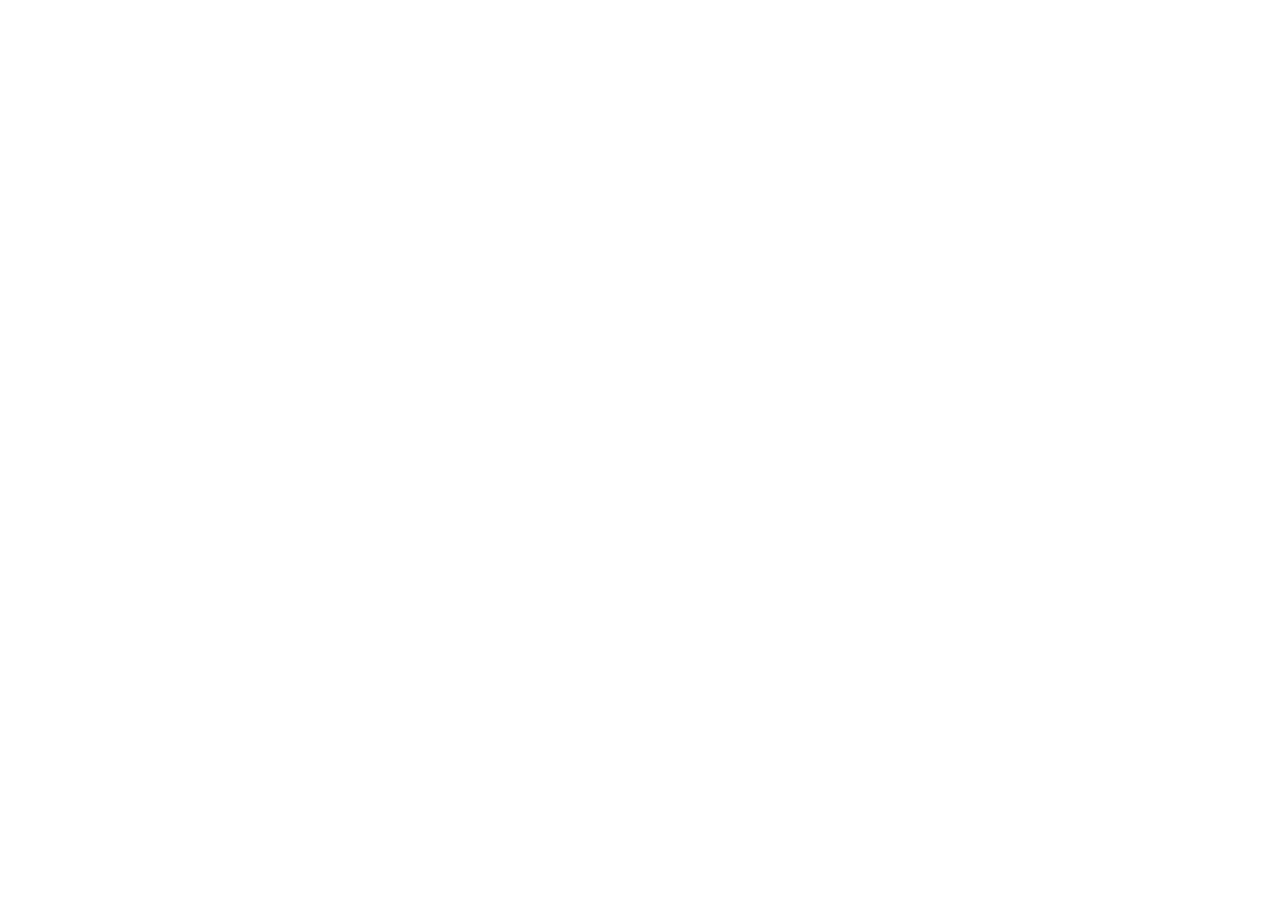
==== admin.html @ 58a406b7 "Create admin.html" ====
<!DOCTYPE html>
<html lang="pt-BR">

<head>
  <meta charset="UTF-8">

  <meta
    name="viewport"
    content="width=device-width, initial-scale=1.0"
  >

  <meta
    name="theme-color"
    content="#ff5a1f"
  >

  <title>Admin — Shopee Radar</title>

  <style>
    * {
      box-sizing: border-box;
      margin: 0;
      padding: 0;
    }

    :root {
      --bg: #090b10;
      --surface: #11151f;
      --surface2: #151a24;
      --border: #252b38;

      --text: #f5f7fb;
      --muted: #9299a8;

      --orange: #ff5a1f;
      --green: #32d583;
      --red: #ff4d4d;
      --yellow: #fdb022;
    }

    body {
      min-height: 100vh;

      background:
        radial-gradient(
          circle at top right,
          rgba(255, 90, 31, 0.10),
          transparent 30%
        ),
        var(--bg);

      color: var(--text);

      font-family:
        Inter,
        -apple-system,
        BlinkMacSystemFont,
        "Segoe UI",
        Roboto,
        Arial,
        sans-serif;
    }

    body.auth-checking {
      visibility: hidden;
    }

    button,
    input,
    select {
      font: inherit;
    }

    button {
      cursor: pointer;
    }

    .topbar {
      position: sticky;
      top: 0;
      z-index: 50;

      display: flex;
      align-items: center;
      justify-content: space-between;

      gap: 15px;

      padding: 15px 18px;

      border-bottom:
        1px solid rgba(255,255,255,.07);

      background:
        rgba(9,11,16,.92);

      backdrop-filter:
        blur(14px);
    }

    .brand {
      display: flex;
      align-items: center;
      gap: 10px;
    }

    .brand-icon {
      width: 40px;
      height: 40px;

      display: flex;
      align-items: center;
      justify-content: center;

      border-radius: 12px;

      background:
        linear-gradient(
          135deg,
          #ff4d1c,
          #ff7a00
        );

      font-size: 20px;
    }

    .brand h1 {
      font-size: 18px;
      font-weight: 900;
    }

    .brand p {
      margin-top: 2px;
      color: var(--muted);
      font-size: 10px;
      font-weight: 700;
    }

    .logout {
      padding: 9px 12px;

      border:
        1px solid var(--border);

      border-radius: 10px;

      background: var(--surface);
      color: white;

      font-size: 11px;
      font-weight: 800;
    }

    .container {
      width: 100%;
      max-width: 1100px;

      margin: 0 auto;
      padding: 22px 16px 50px;
    }

    .hero {
      margin-bottom: 22px;
    }

    .eyebrow {
      display: inline-block;

      margin-bottom: 8px;

      color: var(--orange);

      font-size: 10px;
      font-weight: 900;
      letter-spacing: .08em;
    }

    .hero h2 {
      max-width: 650px;

      font-size:
        clamp(
          28px,
          7vw,
          44px
        );

      line-height: 1.05;
      font-weight: 950;
    }

    .hero h2 span {
      color: var(--orange);
    }

    .hero p {
      max-width: 600px;

      margin-top: 10px;

      color: var(--muted);

      font-size: 13px;
      line-height: 1.55;
    }

    .stats {
      display: grid;

      grid-template-columns:
        repeat(
          4,
          minmax(0,1fr)
        );

      gap: 10px;

      margin-bottom: 20px;
    }

    .stat {
      padding: 15px;

      border:
        1px solid var(--border);

      border-radius: 15px;

      background:
        linear-gradient(
          145deg,
          #151922,
          #0f1218
        );
    }

    .stat small {
      display: block;
      color: var(--muted);
      font-size: 9px;
      font-weight: 900;
    }

    .stat strong {
      display: block;
      margin-top: 7px;
      font-size: 23px;
    }

    .panel {
      margin-bottom: 18px;
      padding: 17px;

      border:
        1px solid var(--border);

      border-radius: 18px;

      background:
        linear-gradient(
          145deg,
          #151922,
          #0f1218
        );
    }

    .panel-title {
      margin-bottom: 15px;
    }

    .panel-title h3 {
      font-size: 16px;
      font-weight: 900;
    }

    .panel-title p {
      margin-top: 4px;
      color: var(--muted);
      font-size: 10px;
    }

    .form-grid {
      display: grid;

      grid-template-columns:
        repeat(
          3,
          minmax(0,1fr)
        );

      gap: 10px;
    }

    .field {
      min-width: 0;
    }

    .field label {
      display: block;

      margin-bottom: 6px;

      color: #b8bec9;

      font-size: 9px;
      font-weight: 900;
    }

    .field input,
    .field select {
      width: 100%;
      height: 44px;

      padding: 0 11px;

      outline: none;

      border:
        1px solid var(--border);

      border-radius: 11px;

      background: #0b0e14;
      color: white;

      font-size: 12px;
    }

    .field input:focus,
    .field select:focus {
      border-color:
        rgba(255,90,31,.75);
    }

    .create-button {
      width: 100%;

      margin-top: 12px;
      padding: 13px;

      border: 0;
      border-radius: 11px;

      background:
        linear-gradient(
          135deg,
          #ff4d1c,
          #ff7a00
        );

      color: white;

      font-size: 12px;
      font-weight: 900;
    }

    .create-button:disabled {
      opacity: .55;
      cursor: wait;
    }

    .message {
      display: none;

      margin-top: 12px;
      padding: 11px;

      border-radius: 10px;

      font-size: 11px;
      line-height: 1.45;
    }

    .message.success {
      display: block;

      color: #a9f5cc;

      background:
        rgba(50,213,131,.08);

      border:
        1px solid
        rgba(50,213,131,.18);
    }

    .message.error {
      display: block;

      color: #ffb4b4;

      background:
        rgba(255,77,77,.08);

      border:
        1px solid
        rgba(255,77,77,.18);
    }

    .toolbar {
      display: flex;
      align-items: center;
      justify-content: space-between;

      gap: 10px;

      margin-bottom: 13px;
    }

    .search {
      flex: 1;

      height: 42px;

      padding: 0 12px;

      border:
        1px solid var(--border);

      border-radius: 11px;

      outline: none;

      background: #0b0e14;
      color: white;

      font-size: 12px;
    }

    .refresh {
      height: 42px;

      padding: 0 13px;

      border:
        1px solid var(--border);

      border-radius: 11px;

      background: var(--surface2);
      color: white;

      font-size: 11px;
      font-weight: 900;
    }

    .users {
      display: grid;
      gap: 10px;
    }

    .user-card {
      padding: 14px;

      border:
        1px solid var(--border);

      border-radius: 14px;

      background: #0c0f15;
    }

    .user-top {
      display: flex;
      justify-content: space-between;
      align-items: flex-start;

      gap: 10px;
    }

    .user-name {
      font-size: 14px;
      font-weight: 900;
      overflow-wrap: anywhere;
    }

    .user-email {
      margin-top: 4px;
      color: var(--muted);
      font-size: 10px;
      overflow-wrap: anywhere;
    }

    .status {
      flex-shrink: 0;

      padding: 6px 8px;

      border-radius: 20px;

      font-size: 8px;
      font-weight: 950;
    }

    .status.active {
      color: #8ff0bd;

      background:
        rgba(50,213,131,.10);
    }

    .status.expired {
      color: #ffd28a;

      background:
        rgba(253,176,34,.10);
    }

    .status.blocked {
      color: #ffaaaa;

      background:
        rgba(255,77,77,.10);
    }

    .user-info {
      display: grid;

      grid-template-columns:
        repeat(
          3,
          minmax(0,1fr)
        );

      gap: 7px;

      margin-top: 12px;
    }

    .info {
      padding: 9px;

      border-radius: 9px;

      background: #11151f;
    }

    .info small {
      display: block;

      color: var(--muted);

      font-size: 7px;
      font-weight: 900;
    }

    .info strong {
      display: block;

      margin-top: 4px;

      font-size: 10px;

      overflow-wrap: anywhere;
    }

    .actions {
      display: flex;
      flex-wrap: wrap;

      gap: 6px;

      margin-top: 12px;
    }

    .action {
      padding: 8px 9px;

      border:
        1px solid var(--border);

      border-radius: 9px;

      background: #151a24;
      color: white;

      font-size: 9px;
      font-weight: 900;
    }

    .action.green {
      color: #8ff0bd;
    }

    .action.yellow {
      color: #ffd28a;
    }

    .action.red {
      color: #ffaaaa;
    }

    .action.orange {
      color: #ff9a6f;
    }

    .action.danger {
      background:
        rgba(255,77,77,.08);

      border-color:
        rgba(255,77,77,.22);

      color: #ffaaaa;
    }

    .loading,
    .empty {
      padding: 35px 10px;

      text-align: center;

      color: var(--muted);

      font-size: 12px;
    }

    @media (
      max-width: 800px
    ) {
      .stats {
        grid-template-columns:
          repeat(
            2,
            minmax(0,1fr)
          );
      }

      .form-grid {
        grid-template-columns:
          repeat(
            2,
            minmax(0,1fr)
          );
      }

      .user-info {
        grid-template-columns:
          repeat(
            2,
            minmax(0,1fr)
          );
      }
    }

    @media (
      max-width: 480px
    ) {
      .container {
        padding-left: 12px;
        padding-right: 12px;
      }

      .panel {
        padding: 13px;
      }

      .form-grid {
        grid-template-columns: 1fr;
      }

      .toolbar {
        align-items: stretch;
        flex-direction: column;
      }

      .refresh {
        width: 100%;
      }

      .user-info {
        grid-template-columns:
          repeat(
            2,
            minmax(0,1fr)
          );
      }
    }
  </style>
</head>

<body class="auth-checking">

  <header class="topbar">

    <div class="brand">

      <div class="brand-icon">
        ◉
      </div>

      <div>

        <h1>
          Shopee Radar
        </h1>

        <p>
          PAINEL ADMINISTRATIVO
        </p>

      </div>

    </div>


    <button
      id="logoutButton"
      class="logout"
      type="button"
    >
      Sair
    </button>

  </header>


  <main class="container">

    <section class="hero">

      <span class="eyebrow">
        CONTROLE DE ACESSOS
      </span>

      <h2>
        Gerencie seus
        <span>clientes.</span>
      </h2>

      <p>
        Crie acessos, controle vencimentos,
        valores pagos, planos e aparelhos
        autorizados no Shopee Radar.
      </p>

    </section>


    <section class="stats">

      <div class="stat">

        <small>
          USUÁRIOS
        </small>

        <strong id="statTotal">
          0
        </strong>

      </div>


      <div class="stat">

        <small>
          ATIVOS
        </small>

        <strong id="statActive">
          0
        </strong>

      </div>


      <div class="stat">

        <small>
          VENCIDOS
        </small>

        <strong id="statExpired">
          0
        </strong>

      </div>


      <div class="stat">

        <small>
          BLOQUEADOS
        </small>

        <strong id="statBlocked">
          0
        </strong>

      </div>

    </section>


    <section class="panel">

      <div class="panel-title">

        <h3>
          ➕ Criar novo acesso
        </h3>

        <p>
          Defina cliente, senha, plano,
          valor e tempo de acesso.
        </p>

      </div>


      <form id="createForm">

        <div class="form-grid">

          <div class="field">

            <label for="name">
              NOME
            </label>

            <input
              id="name"
              type="text"
              placeholder="Nome do cliente"
              required
            >

          </div>


          <div class="field">

            <label for="email">
              E-MAIL
            </label>

            <input
              id="email"
              type="email"
              placeholder="cliente@email.com"
              required
            >

          </div>


          <div class="field">

            <label for="password">
              SENHA
            </label>

            <input
              id="password"
              type="text"
              minlength="8"
              placeholder="Mínimo 8 caracteres"
              required
            >

          </div>


          <div class="field">

            <label for="accessLabel">
              PLANO
            </label>

            <input
              id="accessLabel"
              type="text"
              value="Mensal"
              placeholder="Ex: Mensal"
            >

          </div>


          <div class="field">

            <label for="amountPaid">
              VALOR PAGO
            </label>

            <input
              id="amountPaid"
              type="number"
              min="0"
              step="0.01"
              value="0"
              placeholder="0,00"
            >

          </div>


          <div class="field">

            <label for="days">
              TEMPO DE ACESSO
            </label>

            <select id="days">

              <option value="1">
                1 dia
              </option>

              <option value="3">
                3 dias
              </option>

              <option value="7">
                7 dias
              </option>

              <option value="15">
                15 dias
              </option>

              <option
                value="30"
                selected
              >
                30 dias
              </option>

              <option value="60">
                60 dias
              </option>

              <option value="90">
                90 dias
              </option>

              <option value="365">
                1 ano
              </option>

            </select>

          </div>

        </div>


        <button
          id="createButton"
          class="create-button"
          type="submit"
        >
          Criar acesso
        </button>


        <div
          id="createMessage"
          class="message"
        ></div>

      </form>

    </section>


    <section class="panel">

      <div class="panel-title">

        <h3>
          👥 Usuários
        </h3>

        <p>
          Controle todos os acessos cadastrados.
        </p>

      </div>


      <div class="toolbar">

        <input
          id="searchUser"
          class="search"
          type="search"
          placeholder="Pesquisar cliente..."
        >


        <button
          id="refreshButton"
          class="refresh"
          type="button"
        >
          ↻ Atualizar
        </button>

      </div>


      <div
        id="users"
        class="users"
      >

        <div class="loading">
          Carregando usuários...
        </div>

      </div>

    </section>

  </main>


  <script>
    const SUPABASE_URL =
      "https://vepoqxpnvlzzhmajcqzo.supabase.co";

    const SUPABASE_KEY =
      "sb_publishable_K7pfWLa17aOQq3hrkN5PnQ_0AKYuZa_";

    const ADMIN_API =
      `${SUPABASE_URL}/functions/v1/shopee-radar-admin`;

    const LOGIN_ADMIN_URL =
      "https://renanzim1.github.io/Shopee-radar/login.html?next=admin";


    const createForm =
      document.getElementById(
        "createForm"
      );

    const createButton =
      document.getElementById(
        "createButton"
      );

    const createMessage =
      document.getElementById(
        "createMessage"
      );

    const usersContainer =
      document.getElementById(
        "users"
      );

    const searchUser =
      document.getElementById(
        "searchUser"
      );

    const refreshButton =
      document.getElementById(
        "refreshButton"
      );

    const logoutButton =
      document.getElementById(
        "logoutButton"
      );

    let usuarios = [];


    function escapar(valor) {

      return String(
        valor ?? ""
      )
        .replaceAll(
          "&",
          "&amp;"
        )
        .replaceAll(
          "<",
          "&lt;"
        )
        .replaceAll(
          ">",
          "&gt;"
        )
        .replaceAll(
          '"',
          "&quot;"
        )
        .replaceAll(
          "'",
          "&#039;"
        );
    }


    function dinheiro(valor) {

      return Number(
        valor || 0
      ).toLocaleString(
        "pt-BR",
        {
          style: "currency",
          currency: "BRL"
        }
      );
    }


    function obterToken() {

      return (
        localStorage.getItem(
          "shopeeRadarAccessToken"
        ) || ""
      );
    }


    function limparSessao() {

      localStorage.removeItem(
        "shopeeRadarAccessToken"
      );

      localStorage.removeItem(
        "shopeeRadarRefreshToken"
      );

      localStorage.removeItem(
        "shopeeRadarUser"
      );

      localStorage.removeItem(
        "shopeeRadarAccess"
      );
    }


    function irLoginAdmin() {

      window.location.replace(
        LOGIN_ADMIN_URL
      );
    }


    async function chamarAdmin(
      action,
      dados = {}
    ) {

      const token =
        obterToken();


      if (!token) {

        irLoginAdmin();

        throw new Error(
          "Sessão não encontrada."
        );
      }


      const resposta =
        await fetch(
          ADMIN_API,
          {
            method: "POST",

            headers: {
              "Content-Type":
                "application/json",

              "apikey":
                SUPABASE_KEY,

              "Authorization":
                `Bearer ${token}`
            },

            body:
              JSON.stringify({
                action,
                ...dados
              })
          }
        );


      let resultado = {};


      try {

        resultado =
          await resposta.json();

      } catch {

        throw new Error(
          "Resposta inválida do servidor."
        );
      }


      if (
        resposta.status === 401
      ) {

        limparSessao();

        irLoginAdmin();

        throw new Error(
          "Sua sessão expirou."
        );
      }


      if (
        resposta.status === 403
      ) {

        throw new Error(
          resultado.erro ||
          "Você não possui permissão de administrador."
        );
      }


      if (
        !resposta.ok ||
        resultado.ok === false
      ) {

        throw new Error(
          resultado.erro ||
          "Não foi possível concluir a operação."
        );
      }


      return resultado;
    }


    function formatarData(valor) {

      if (!valor) {
        return "Sem vencimento";
      }


      const data =
        new Date(valor);


      if (
        Number.isNaN(
          data.getTime()
        )
      ) {
        return "—";
      }


      return data.toLocaleString(
        "pt-BR",
        {
          day: "2-digit",
          month: "2-digit",
          year: "numeric",
          hour: "2-digit",
          minute: "2-digit"
        }
      );
    }


    function tempoRestante(valor) {

      if (!valor) {
        return "∞";
      }


      const diferenca =
        new Date(valor).getTime() -
        Date.now();


      if (
        diferenca <= 0
      ) {

        return "Vencido";
      }


      const totalMinutos =
        Math.floor(
          diferenca /
          60000
        );


      const dias =
        Math.floor(
          totalMinutos /
          1440
        );


      const horas =
        Math.floor(
          (
            totalMinutos %
            1440
          ) /
          60
        );


      const minutos =
        totalMinutos %
        60;


      if (
        dias > 0
      ) {

        return `${dias}d ${horas}h`;
      }


      if (
        horas > 0
      ) {

        return `${horas}h ${minutos}min`;
      }


      return `${minutos}min`;
    }


    function statusUsuario(
      usuario
    ) {

      if (
        usuario.status ===
        "expired"
      ) {

        return {
          classe: "expired",
          texto: "VENCIDO"
        };
      }


      if (
        usuario.expires_at &&
        new Date(
          usuario.expires_at
        ).getTime() <=
        Date.now()
      ) {

        return {
          classe: "expired",
          texto: "VENCIDO"
        };
      }


      if (
        usuario.status ===
        "blocked"
      ) {

        return {
          classe: "blocked",
          texto: "BLOQUEADO"
        };
      }


      if (
        usuario.status ===
        "pending"
      ) {

        return {
          classe: "blocked",
          texto: "PENDENTE"
        };
      }


      return {
        classe: "active",
        texto: "ATIVO"
      };
    }


    function atualizarStats() {

      let ativos = 0;
      let vencidos = 0;
      let bloqueados = 0;


      usuarios.forEach(
        usuario => {

          const status =
            statusUsuario(
              usuario
            );


          if (
            status.classe ===
            "active"
          ) {
            ativos++;
          }


          if (
            status.classe ===
            "expired"
          ) {
            vencidos++;
          }


          if (
            status.classe ===
            "blocked"
          ) {
            bloqueados++;
          }

        }
      );


      document
        .getElementById(
          "statTotal"
        )
        .textContent =
        usuarios.length;


      document
        .getElementById(
          "statActive"
        )
        .textContent =
        ativos;


      document
        .getElementById(
          "statExpired"
        )
        .textContent =
        vencidos;


      document
        .getElementById(
          "statBlocked"
        )
        .textContent =
        bloqueados;
    }


    function renderizarUsuarios() {

      const termo =
        searchUser.value
          .trim()
          .toLowerCase();


      const lista =
        usuarios.filter(
          usuario => {

            const nome =
              String(
                usuario.full_name ||
                ""
              ).toLowerCase();


            const email =
              String(
                usuario.email ||
                ""
              ).toLowerCase();


            return (
              !termo ||
              nome.includes(
                termo
              ) ||
              email.includes(
                termo
              )
            );
          }
        );


      if (
        !lista.length
      ) {

        usersContainer.innerHTML = `
          <div class="empty">
            Nenhum usuário encontrado.
          </div>
        `;

        return;
      }


      usersContainer.innerHTML =
        lista
          .map(
            usuario => {

              const status =
                statusUsuario(
                  usuario
                );


              const dispositivo =
                usuario.device_linked
                  ? "Vinculado"
                  : "Livre";


              const plano =
                usuario.access_label ||
                usuario.plan ||
                "Pro";


              return `
                <article
                  class="user-card"
                >

                  <div
                    class="user-top"
                  >

                    <div>

                      <div
                        class="user-name"
                      >
                        ${escapar(
                          usuario.full_name ||
                          "Sem nome"
                        )}
                      </div>


                      <div
                        class="user-email"
                      >
                        ${escapar(
                          usuario.email ||
                          ""
                        )}
                      </div>

                    </div>


                    <span
                      class="
                        status
                        ${status.classe}
                      "
                    >
                      ${status.texto}
                    </span>

                  </div>


                  <div
                    class="user-info"
                  >

                    <div class="info">

                      <small>
                        PLANO
                      </small>

                      <strong>
                        ${escapar(
                          plano
                        )}
                      </strong>

                    </div>


                    <div class="info">

                      <small>
                        VALOR PAGO
                      </small>

                      <strong>
                        ${dinheiro(
                          usuario.amount_paid
                        )}
                      </strong>

                    </div>


                    <div class="info">

                      <small>
                        VENCE EM
                      </small>

                      <strong>
                        ${escapar(
                          formatarData(
                            usuario.expires_at
                          )
                        )}
                      </strong>

                    </div>


                    <div class="info">

                      <small>
                        TEMPO RESTANTE
                      </small>

                      <strong>
                        ${escapar(
                          tempoRestante(
                            usuario.expires_at
                          )
                        )}
                      </strong>

                    </div>


                    <div class="info">

                      <small>
                        APARELHO
                      </small>

                      <strong>
                        ${dispositivo}
                      </strong>

                    </div>


                    <div class="info">

                      <small>
                        ÚLTIMO LOGIN
                      </small>

                      <strong>
                        ${escapar(
                          usuario.last_login_at
                            ? formatarData(
                                usuario.last_login_at
                              )
                            : "Nunca"
                        )}
                      </strong>

                    </div>

                  </div>


                  ${
                    usuario.role ===
                    "admin"
                      ? `
                        <div
                          style="
                            margin-top:11px;
                            color:#ff9a6f;
                            font-size:9px;
                            font-weight:900;
                          "
                        >
                          👑 CONTA ADMINISTRADORA
                        </div>
                      `
                      : `
                        <div
                          class="actions"
                        >

                          <button
                            class="action green"
                            onclick="
                              renovarUsuario(
                                '${usuario.id}',
                                7
                              )
                            "
                          >
                            +7 dias
                          </button>


                          <button
                            class="action green"
                            onclick="
                              renovarUsuario(
                                '${usuario.id}',
                                15
                              )
                            "
                          >
                            +15 dias
                          </button>


                          <button
                            class="action green"
                            onclick="
                              renovarUsuario(
                                '${usuario.id}',
                                30
                              )
                            "
                          >
                            +30 dias
                          </button>


                          <button
                            class="action orange"
                            onclick="
                              editarFinanceiro(
                                '${usuario.id}',
                                '${escapar(
                                  plano
                                )}',
                                '${Number(
                                  usuario.amount_paid ||
                                  0
                                )}'
                              )
                            "
                          >
                            💳 Plano / valor
                          </button>


                          <button
                            class="action orange"
                            onclick="
                              liberarDispositivo(
                                '${usuario.id}'
                              )
                            "
                          >
                            📱 Liberar aparelho
                          </button>


                          ${
                            usuario.status ===
                            "active"
                              ? `
                                <button
                                  class="action yellow"
                                  onclick="
                                    bloquearUsuario(
                                      '${usuario.id}'
                                    )
                                  "
                                >
                                  Bloquear
                                </button>
                              `
                              : `
                                <button
                                  class="action green"
                                  onclick="
                                    ativarUsuario(
                                      '${usuario.id}'
                                    )
                                  "
                                >
                                  Ativar
                                </button>
                              `
                          }


                          <button
                            class="action"
                            onclick="
                              trocarSenha(
                                '${usuario.id}'
                              )
                            "
                          >
                            🔑 Trocar senha
                          </button>


                          <button
                            class="action danger"
                            onclick="
                              encerrarAgora(
                                '${usuario.id}'
                              )
                            "
                          >
                            ⛔ Encerrar acesso
                          </button>


                          <button
                            class="action red"
                            onclick="
                              excluirUsuario(
                                '${usuario.id}'
                              )
                            "
                          >
                            Excluir
                          </button>

                        </div>
                      `
                  }

                </article>
              `;
            }
          )
          .join("");
    }


    async function carregarUsuarios() {

      usersContainer.innerHTML = `
        <div class="loading">
          Carregando usuários...
        </div>
      `;


      try {

        const resultado =
          await chamarAdmin(
            "list"
          );


        usuarios =
          Array.isArray(
            resultado.users
          )
            ? resultado.users
            : [];


        atualizarStats();

        renderizarUsuarios();


      } catch (erro) {

        usersContainer.innerHTML = `
          <div class="empty">
            ⚠️
            ${escapar(
              erro.message
            )}
          </div>
        `;

      }
    }


    createForm.addEventListener(
      "submit",
      async event => {

        event.preventDefault();


        createMessage.className =
          "message";


        createButton.disabled =
          true;


        createButton.textContent =
          "Criando acesso...";


        try {

          const full_name =
            document
              .getElementById(
                "name"
              )
              .value
              .trim();


          const email =
            document
              .getElementById(
                "email"
              )
              .value
              .trim()
              .toLowerCase();


          const password =
            document
              .getElementById(
                "password"
              )
              .value;


          const access_label =
            document
              .getElementById(
                "accessLabel"
              )
              .value
              .trim();


          const amount_paid =
            Number(
              document
                .getElementById(
                  "amountPaid"
                )
                .value || 0
            );


          const days =
            Number(
              document
                .getElementById(
                  "days"
                )
                .value
            );


          if (
            password.length <
            8
          ) {

            throw new Error(
              "A senha precisa ter pelo menos 8 caracteres."
            );
          }


          await chamarAdmin(
            "create",
            {
              full_name,
              email,
              password,
              days,
              access_label,
              amount_paid
            }
          );


          createMessage.textContent =
            `Acesso criado por ${days} dia${days === 1 ? "" : "s"}.`;


          createMessage.className =
            "message success";


          createForm.reset();


          document
            .getElementById(
              "days"
            )
            .value =
            "30";


          document
            .getElementById(
              "accessLabel"
            )
            .value =
            "Mensal";


          document
            .getElementById(
              "amountPaid"
            )
            .value =
            "0";


          await carregarUsuarios();


        } catch (erro) {

          createMessage.textContent =
            erro.message;


          createMessage.className =
            "message error";


        } finally {

          createButton.disabled =
            false;


          createButton.textContent =
            "Criar acesso";

        }

      }
    );


    async function renovarUsuario(
      id,
      days
    ) {

      try {

        await chamarAdmin(
          "renew",
          {
            user_id: id,
            days
          }
        );


        await carregarUsuarios();


      } catch (erro) {

        alert(
          erro.message
        );

      }
    }


    async function editarFinanceiro(
      id,
      planoAtual,
      valorAtual
    ) {

      const plano =
        prompt(
          "Nome do plano:",
          planoAtual
        );


      if (
        plano === null
      ) {
        return;
      }


      const valor =
        prompt(
          "Valor pago em reais:",
          valorAtual
        );


      if (
        valor === null
      ) {
        return;
      }


      const amount_paid =
        Number(
          String(valor)
            .replace(",", ".")
        );


      if (
        !Number.isFinite(
          amount_paid
        ) ||
        amount_paid < 0
      ) {

        alert(
          "Digite um valor válido."
        );

        return;
      }


      try {

        await chamarAdmin(
          "update_billing",
          {
            user_id: id,
            access_label:
              plano.trim() ||
              "Pro",
            amount_paid
          }
        );


        await carregarUsuarios();


      } catch (erro) {

        alert(
          erro.message
        );

      }
    }


    async function bloquearUsuario(
      id
    ) {

      const confirmar =
        confirm(
          "Bloquear o acesso deste usuário?"
        );


      if (
        !confirmar
      ) {
        return;
      }


      try {

        await chamarAdmin(
          "block",
          {
            user_id: id
          }
        );


        await carregarUsuarios();


      } catch (erro) {

        alert(
          erro.message
        );

      }
    }


    async function ativarUsuario(
      id
    ) {

      try {

        await chamarAdmin(
          "activate",
          {
            user_id: id
          }
        );


        await carregarUsuarios();


      } catch (erro) {

        alert(
          erro.message
        );

      }
    }


    async function encerrarAgora(
      id
    ) {

      const confirmar =
        confirm(
          "Encerrar o acesso deste usuário agora? Ele perderá o acesso imediatamente."
        );


      if (
        !confirmar
      ) {
        return;
      }


      try {

        await chamarAdmin(
          "expire_now",
          {
            user_id: id
          }
        );


        await carregarUsuarios();


        alert(
          "Acesso encerrado."
        );


      } catch (erro) {

        alert(
          erro.message
        );

      }
    }


    async function liberarDispositivo(
      id
    ) {

      const confirmar =
        confirm(
          "Liberar esta conta para um novo aparelho?"
        );


      if (
        !confirmar
      ) {
        return;
      }


      try {

        await chamarAdmin(
          "reset_device",
          {
            user_id: id
          }
        );


        await carregarUsuarios();


      } catch (erro) {

        alert(
          erro.message
        );

      }
    }


    async function trocarSenha(
      id
    ) {

      const password =
        prompt(
          "Digite a nova senha. Mínimo 8 caracteres:"
        );


      if (
        !password
      ) {
        return;
      }


      if (
        password.length <
        8
      ) {

        alert(
          "A senha precisa ter pelo menos 8 caracteres."
        );

        return;
      }


      try {

        await chamarAdmin(
          "set_password",
          {
            user_id: id,
            password
          }
        );


        alert(
          "Senha alterada com sucesso."
        );


      } catch (erro) {

        alert(
          erro.message
        );

      }
    }


    async function excluirUsuario(
      id
    ) {

      const confirmar =
        confirm(
          "Tem certeza que deseja excluir este usuário permanentemente?"
        );


      if (
        !confirmar
      ) {
        return;
      }


      try {

        await chamarAdmin(
          "delete",
          {
            user_id: id
          }
        );


        await carregarUsuarios();


      } catch (erro) {

        alert(
          erro.message
        );

      }
    }


    searchUser.addEventListener(
      "input",
      renderizarUsuarios
    );


    refreshButton.addEventListener(
      "click",
      carregarUsuarios
    );


    logoutButton.addEventListener(
      "click",
      () => {

        limparSessao();

        window.location.replace(
          LOGIN_ADMIN_URL
        );

      }
    );


    setInterval(
      () => {

        if (
          usuarios.length
        ) {

          atualizarStats();

          renderizarUsuarios();

        }

      },
      60000
    );


    async function iniciarAdmin() {

      const token =
        obterToken();


      if (
        !token
      ) {

        irLoginAdmin();

        return;
      }


      try {

        const resultado =
          await chamarAdmin(
            "list"
          );


        usuarios =
          Array.isArray(
            resultado.users
          )
            ? resultado.users
            : [];


        document
          .body
          .classList
          .remove(
            "auth-checking"
          );


        atualizarStats();

        renderizarUsuarios();


      } catch (erro) {

        console.error(
          erro
        );

      }
    }


    iniciarAdmin();
  </script>

</body>

</html>
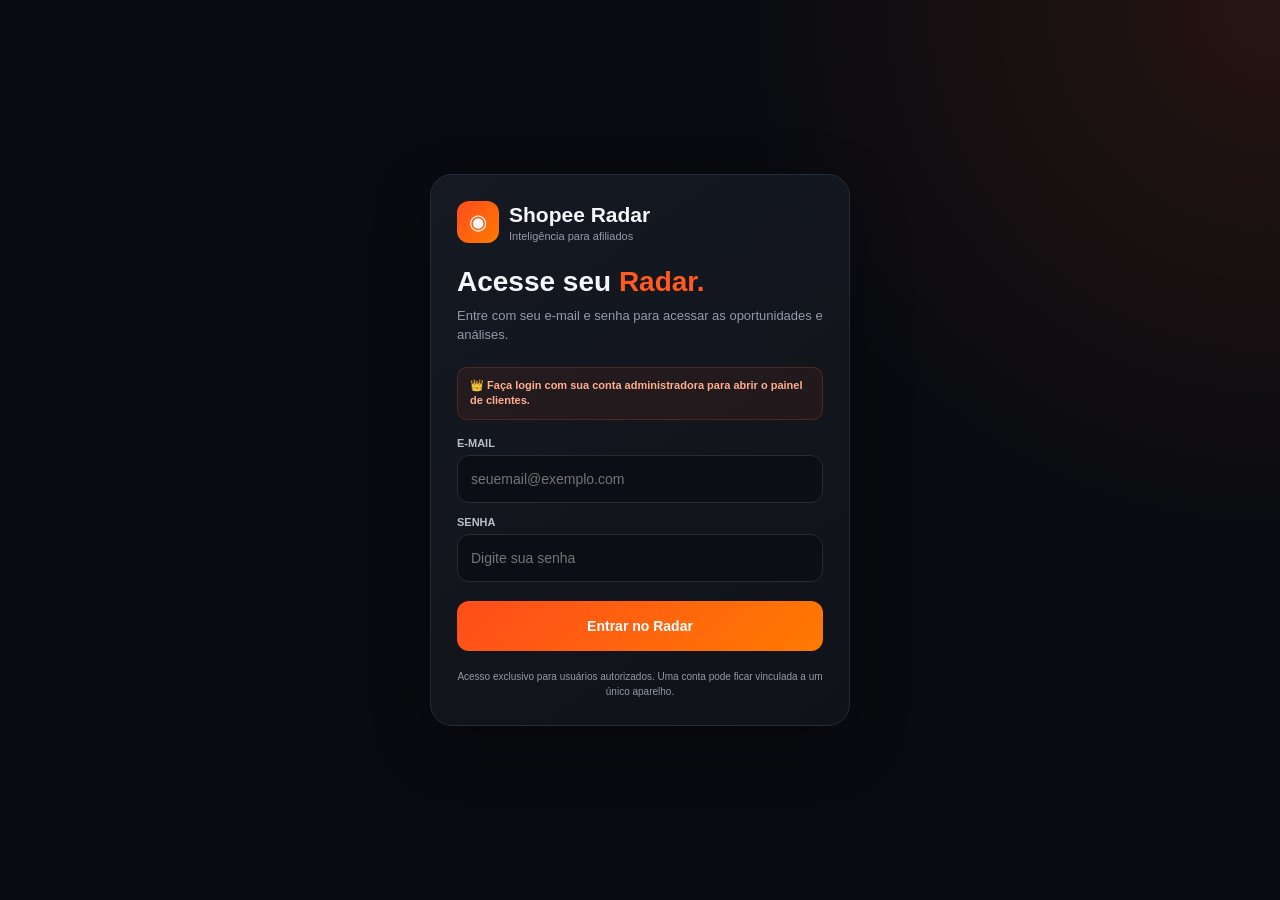
==== commit 3f825594: "Update admin.html" ====
--- a/admin.html
+++ b/admin.html
@@ -740,54 +740,23 @@
     <section class="stats">
 
       <div class="stat">
-
-        <small>
-          USUÁRIOS
-        </small>
-
-        <strong id="statTotal">
-          0
-        </strong>
-
+        <small>USUÁRIOS</small>
+        <strong id="statTotal">0</strong>
       </div>
 
-
       <div class="stat">
-
-        <small>
-          ATIVOS
-        </small>
-
-        <strong id="statActive">
-          0
-        </strong>
-
+        <small>ATIVOS</small>
+        <strong id="statActive">0</strong>
       </div>
 
-
       <div class="stat">
-
-        <small>
-          VENCIDOS
-        </small>
-
-        <strong id="statExpired">
-          0
-        </strong>
-
+        <small>VENCIDOS</small>
+        <strong id="statExpired">0</strong>
       </div>
 
-
       <div class="stat">
-
-        <small>
-          BLOQUEADOS
-        </small>
-
-        <strong id="statBlocked">
-          0
-        </strong>
-
+        <small>BLOQUEADOS</small>
+        <strong id="statBlocked">0</strong>
       </div>
 
     </section>
@@ -1018,6 +987,10 @@
 
 
   <script>
+    // ==================================================
+    // CONFIG
+    // ==================================================
+
     const SUPABASE_URL =
       "https://vepoqxpnvlzzhmajcqzo.supabase.co";
 
@@ -1027,8 +1000,11 @@
     const ADMIN_API =
       `${SUPABASE_URL}/functions/v1/shopee-radar-admin`;
 
+
+    // Login administrativo agora permanece
+    // no mesmo domínio da Vercel.
     const LOGIN_ADMIN_URL =
-      "https://renanzim1.github.io/Shopee-radar/login.html?next=admin";
+      "login.html?next=admin";
 
 
     const createForm =
